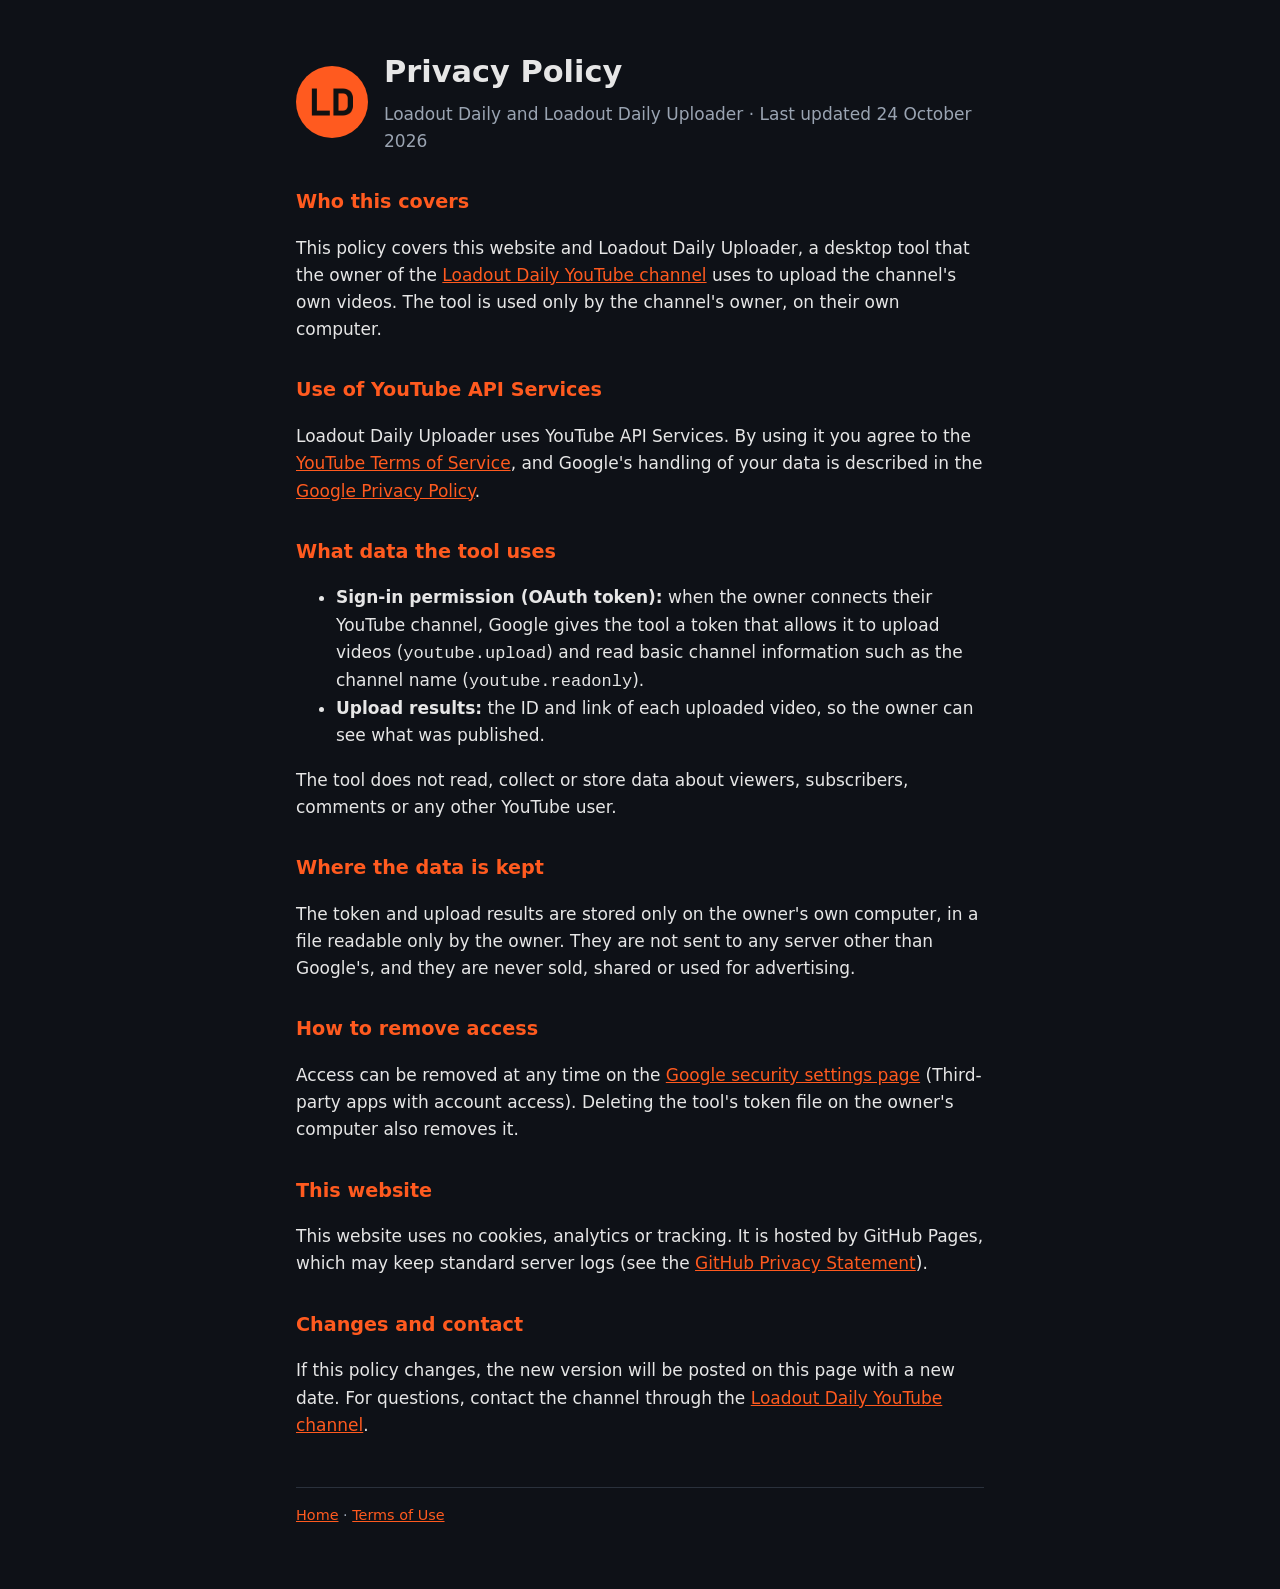
==== privacy.html @ 2d2e0ac7 "feat: Loadout Daily home page, privacy policy and terms Co-Authored-By: Claude Opus 5.5 <noreply@ant" ====
<!doctype html>
<html lang="en">
<head>
<meta charset="utf-8">
<meta name="viewport" content="width=device-width, initial-scale=1">
<title>Privacy Policy · Loadout Daily</title>
<link rel="icon" href="logo.png">
<link rel="stylesheet" href="style.css">
</head>
<body>
<main>
  <header>
    <img src="logo.png" alt="Loadout Daily logo">
    <div>
      <h1>Privacy Policy</h1>
      <p class="tagline">Loadout Daily and Loadout Daily Uploader · Last updated 24 October 2026</p>
    </div>
  </header>

  <h2>Who this covers</h2>
  <p>This policy covers this website and Loadout Daily Uploader, a desktop tool that the owner of the
  <a href="https://www.youtube.com/channel/UC2y20YkHIeCIr1xdRtP6C0A">Loadout Daily YouTube channel</a> uses to upload
  the channel's own videos. The tool is used only by the channel's owner, on their own computer.</p>

  <h2>Use of YouTube API Services</h2>
  <p>Loadout Daily Uploader uses YouTube API Services. By using it you agree to the
  <a href="https://www.youtube.com/t/terms">YouTube Terms of Service</a>, and Google's handling of your data is described
  in the <a href="https://policies.google.com/privacy">Google Privacy Policy</a>.</p>

  <h2>What data the tool uses</h2>
  <ul>
    <li><strong>Sign-in permission (OAuth token):</strong> when the owner connects their YouTube channel, Google gives the
    tool a token that allows it to upload videos (<code>youtube.upload</code>) and read basic channel information such
    as the channel name (<code>youtube.readonly</code>).</li>
    <li><strong>Upload results:</strong> the ID and link of each uploaded video, so the owner can see what was published.</li>
  </ul>
  <p>The tool does not read, collect or store data about viewers, subscribers, comments or any other YouTube user.</p>

  <h2>Where the data is kept</h2>
  <p>The token and upload results are stored only on the owner's own computer, in a file readable only by the owner.
  They are not sent to any server other than Google's, and they are never sold, shared or used for advertising.</p>

  <h2>How to remove access</h2>
  <p>Access can be removed at any time on the
  <a href="https://security.google.com/settings/security/permissions">Google security settings page</a>
  (Third-party apps with account access). Deleting the tool's token file on the owner's computer also removes it.</p>

  <h2>This website</h2>
  <p>This website uses no cookies, analytics or tracking. It is hosted by GitHub Pages, which may keep standard server
  logs (see the <a href="https://docs.github.com/en/site-policy/privacy-policies/github-general-privacy-statement">GitHub
  Privacy Statement</a>).</p>

  <h2>Changes and contact</h2>
  <p>If this policy changes, the new version will be posted on this page with a new date. For questions, contact the
  channel through the <a href="https://www.youtube.com/channel/UC2y20YkHIeCIr1xdRtP6C0A/about">Loadout Daily YouTube channel</a>.</p>

  <footer>
    <a href="index.html">Home</a> · <a href="terms.html">Terms of Use</a>
  </footer>
</main>
</body>
</html>
---- style.css ----
:root { --bg: #0e1117; --card: #161b22; --text: #e6e6e6; --muted: #9aa4b2; --accent: #ff5a1f; }
* { box-sizing: border-box; }
body { margin: 0; background: var(--bg); color: var(--text); font: 17px/1.6 system-ui, -apple-system, "Segoe UI", Roboto, sans-serif; }
main { max-width: 720px; margin: 0 auto; padding: 48px 16px 64px; }
header { display: flex; align-items: center; gap: 16px; margin-bottom: 32px; }
header img { width: 72px; height: 72px; border-radius: 50%; }
h1 { margin: 0; font-size: 1.9rem; }
h2 { margin-top: 2rem; font-size: 1.2rem; color: var(--accent); }
a { color: var(--accent); }
.tagline { margin: 4px 0 0; color: var(--muted); }
.button { display: inline-block; margin-top: 8px; padding: 10px 18px; border-radius: 999px; background: var(--accent); color: #111; font-weight: 700; text-decoration: none; }
footer { margin-top: 48px; padding-top: 16px; border-top: 1px solid #2a313c; color: var(--muted); font-size: 0.9rem; }
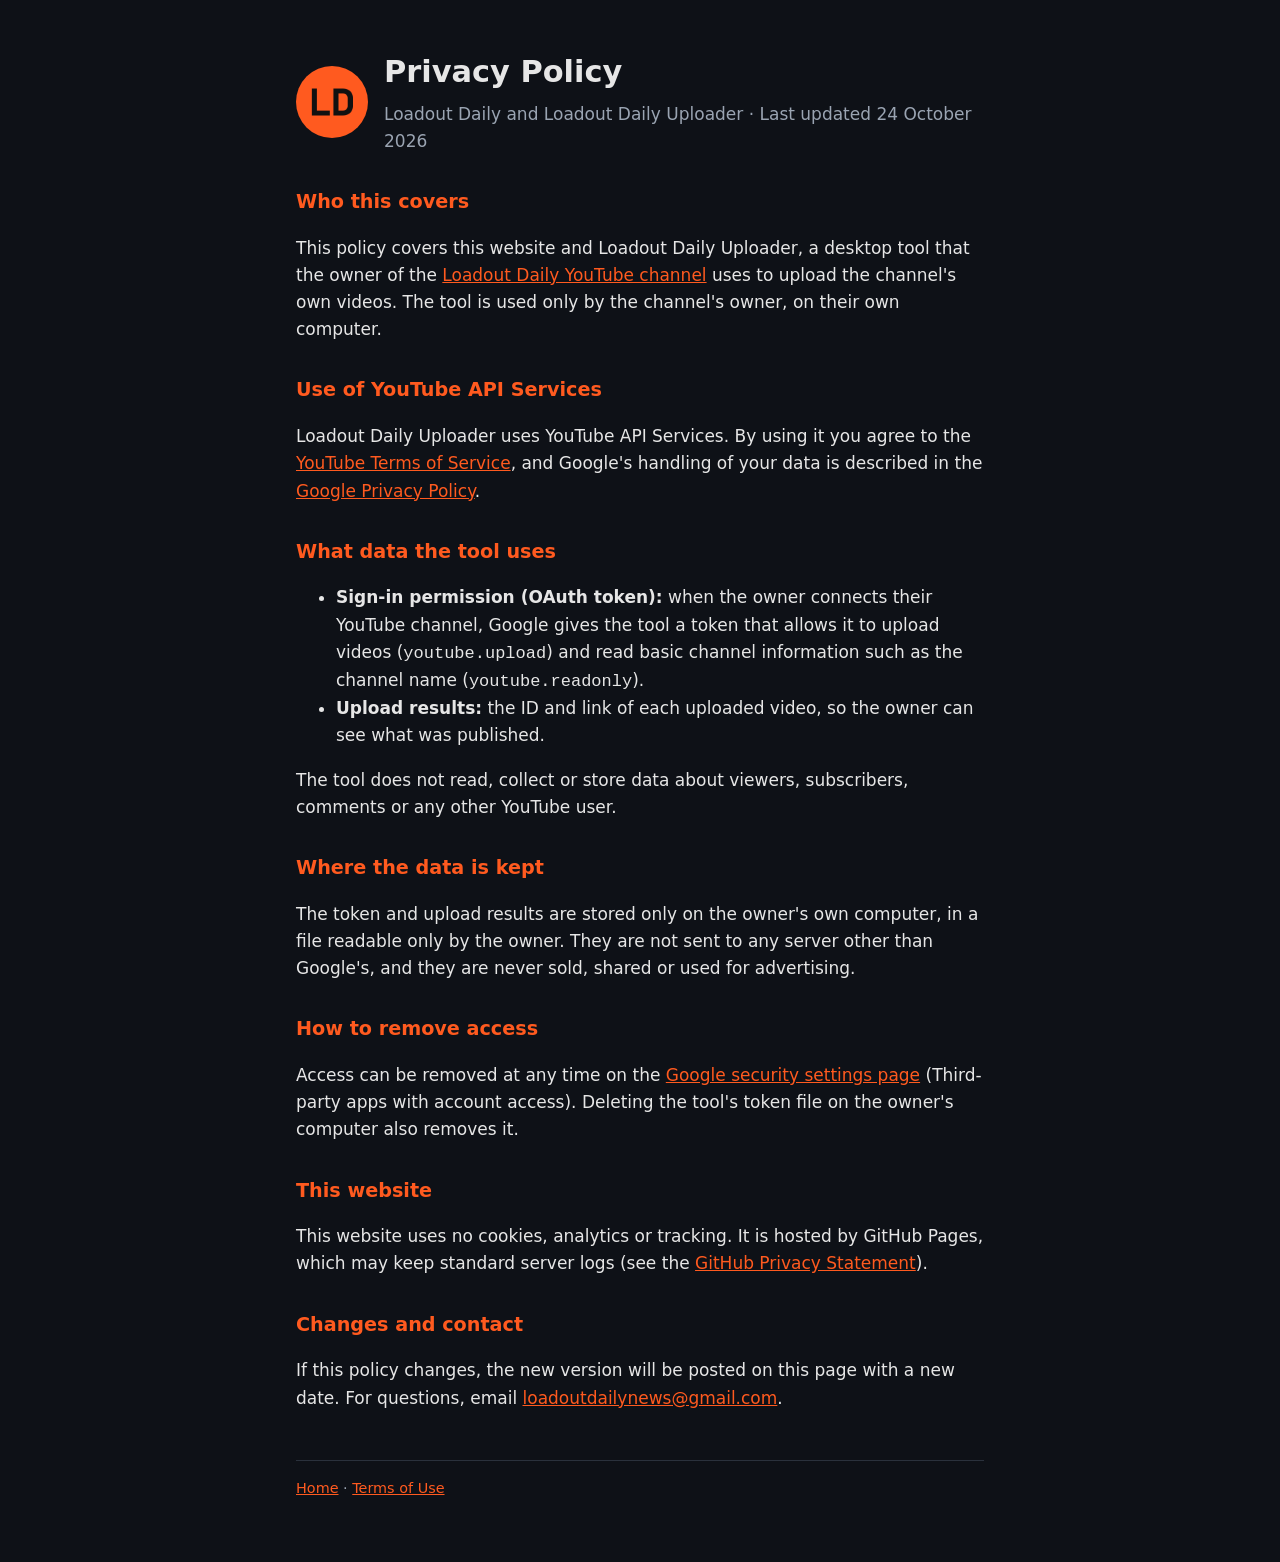
==== commit 745db1e3: "docs: contact email on every page Co-Authored-By: Claude Opus 5.5 <noreply@anthropic.com>" ====
--- a/privacy.html
+++ b/privacy.html
@@ -19,7 +19,7 @@
 
   <h2>Who this covers</h2>
   <p>This policy covers this website and Loadout Daily Uploader, a desktop tool that the owner of the
-  <a href="https://www.youtube.com/channel/UC2y20YkHIeCIr1xdRtP6C0A">Loadout Daily YouTube channel</a> uses to upload
+  <a href="https://www.youtube.com/@LoadoutDailyNews">Loadout Daily YouTube channel</a> uses to upload
   the channel's own videos. The tool is used only by the channel's owner, on their own computer.</p>
 
   <h2>Use of YouTube API Services</h2>
@@ -51,8 +51,8 @@
   Privacy Statement</a>).</p>
 
   <h2>Changes and contact</h2>
-  <p>If this policy changes, the new version will be posted on this page with a new date. For questions, contact the
-  channel through the <a href="https://www.youtube.com/channel/UC2y20YkHIeCIr1xdRtP6C0A/about">Loadout Daily YouTube channel</a>.</p>
+  <p>If this policy changes, the new version will be posted on this page with a new date. For questions, email
+  <a href="mailto:loadoutdailynews@gmail.com">loadoutdailynews@gmail.com</a>.</p>
 
   <footer>
     <a href="index.html">Home</a> · <a href="terms.html">Terms of Use</a>
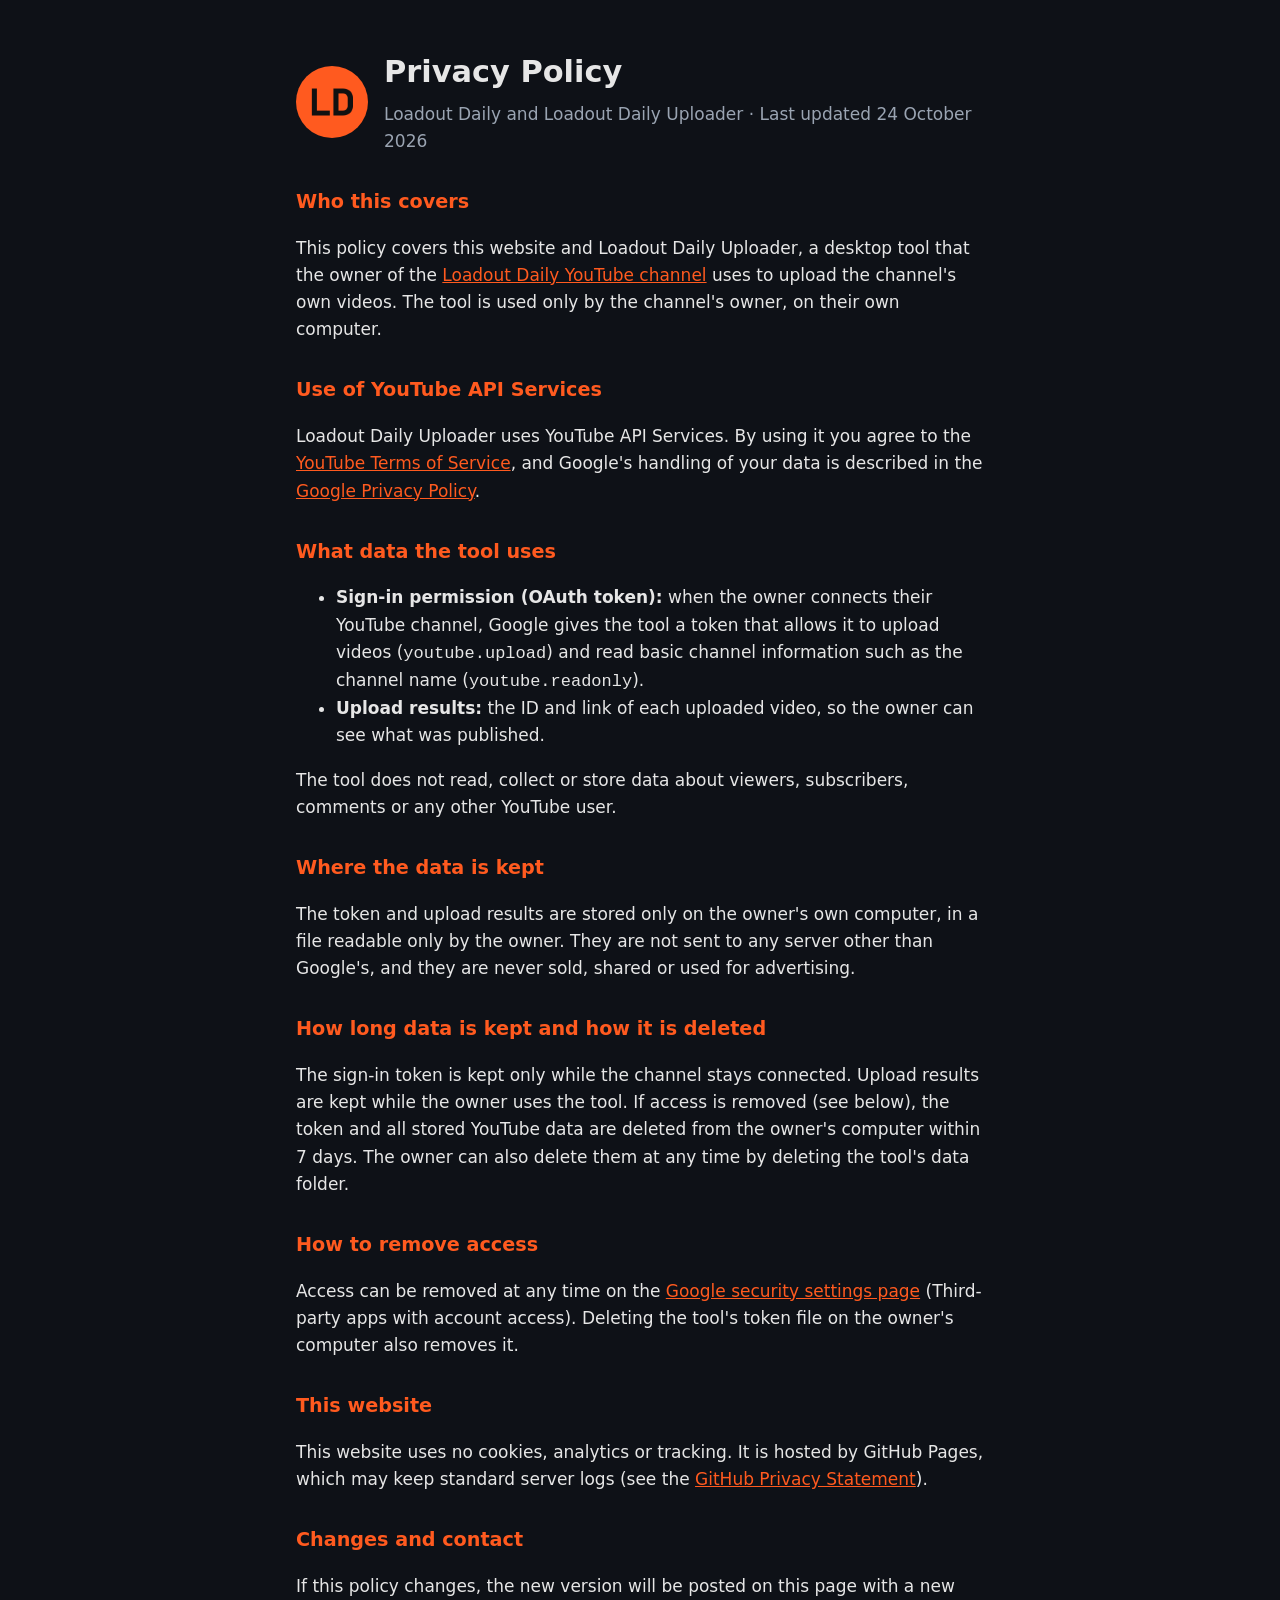
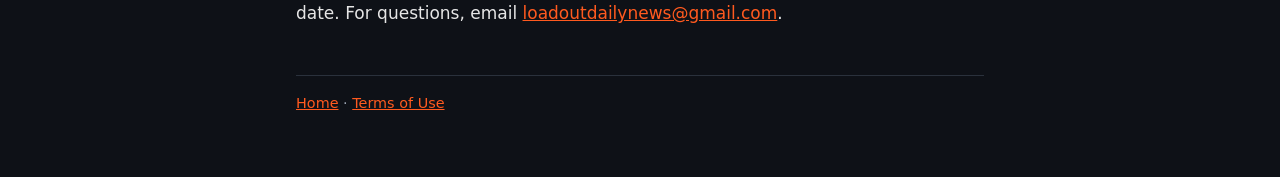
==== commit 712eca2c: "docs: privacy policy says how long data is kept and how it is deleted Co-Authored-By: Claude Opus 5." ====
--- a/privacy.html
+++ b/privacy.html
@@ -40,6 +40,11 @@
   <p>The token and upload results are stored only on the owner's own computer, in a file readable only by the owner.
   They are not sent to any server other than Google's, and they are never sold, shared or used for advertising.</p>
 
+  <h2>How long data is kept and how it is deleted</h2>
+  <p>The sign-in token is kept only while the channel stays connected. Upload results are kept while the owner uses
+  the tool. If access is removed (see below), the token and all stored YouTube data are deleted from the owner's
+  computer within 7 days. The owner can also delete them at any time by deleting the tool's data folder.</p>
+
   <h2>How to remove access</h2>
   <p>Access can be removed at any time on the
   <a href="https://security.google.com/settings/security/permissions">Google security settings page</a>
